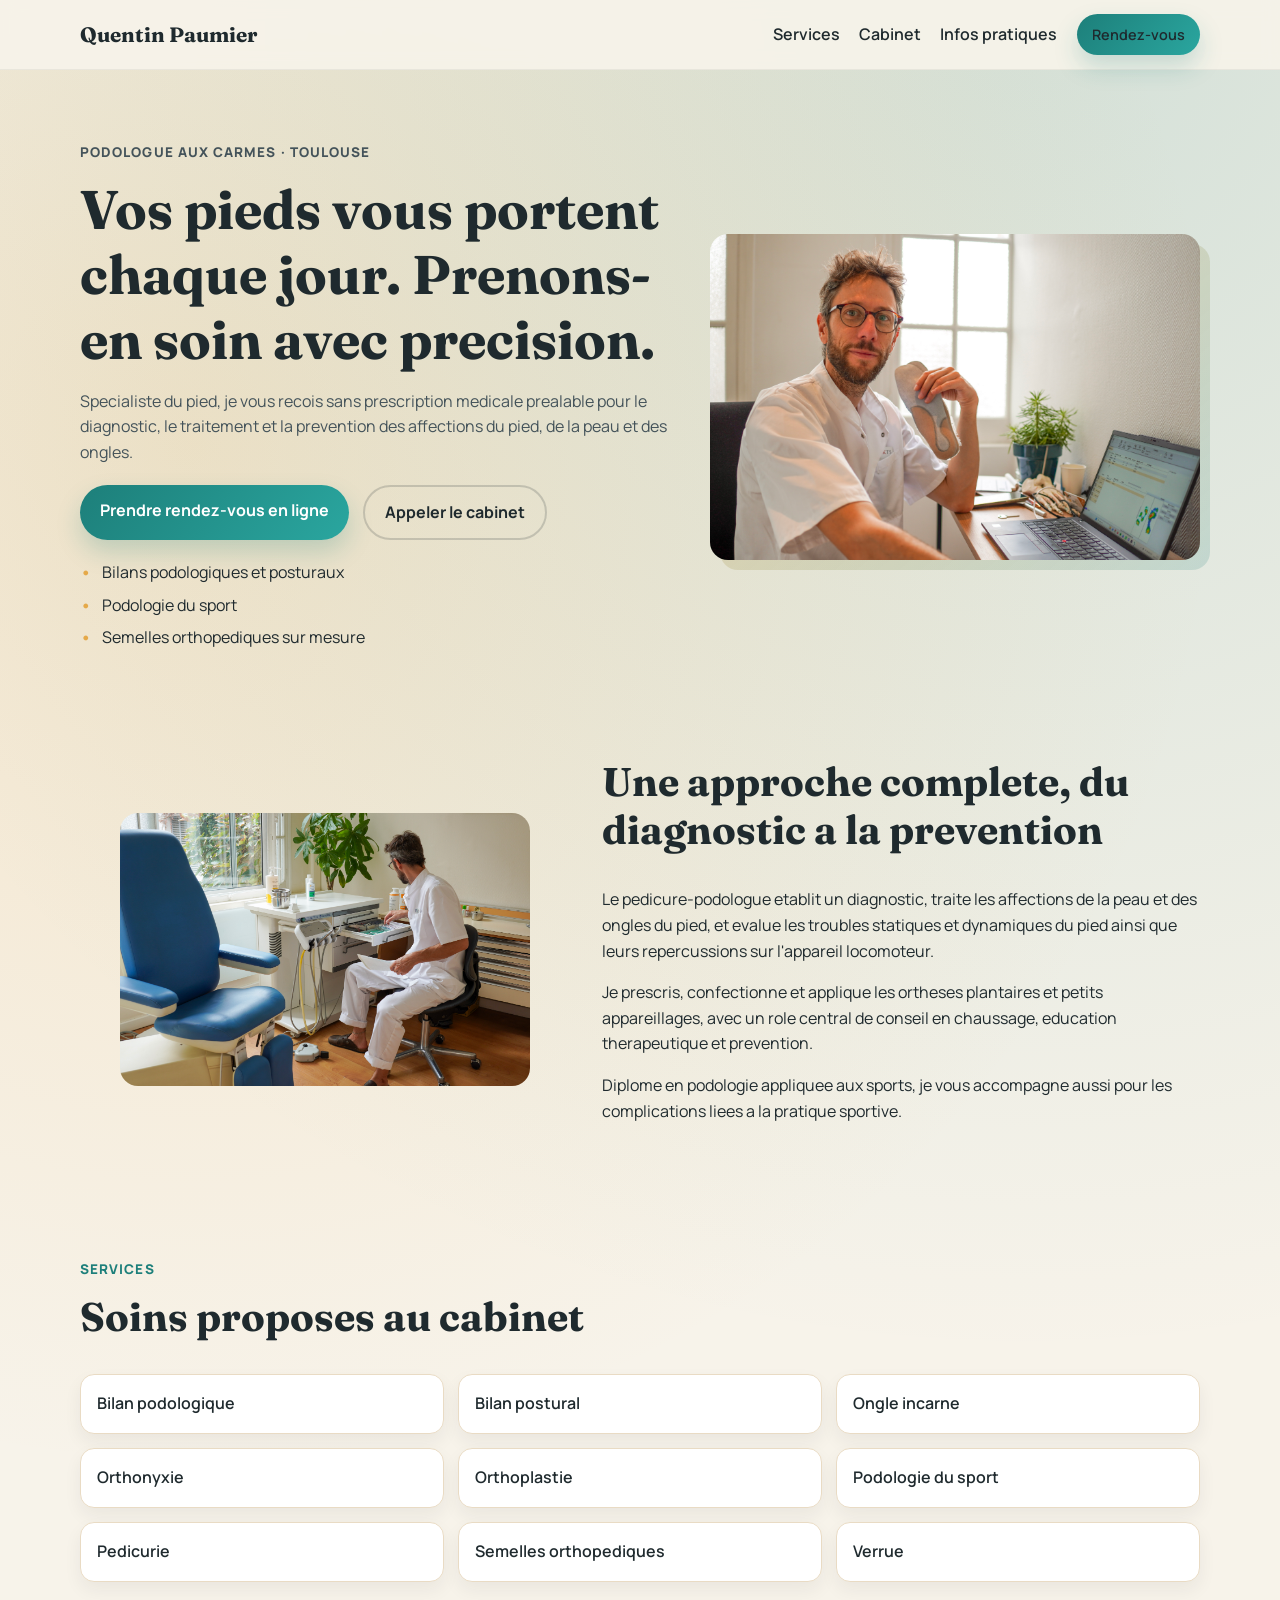
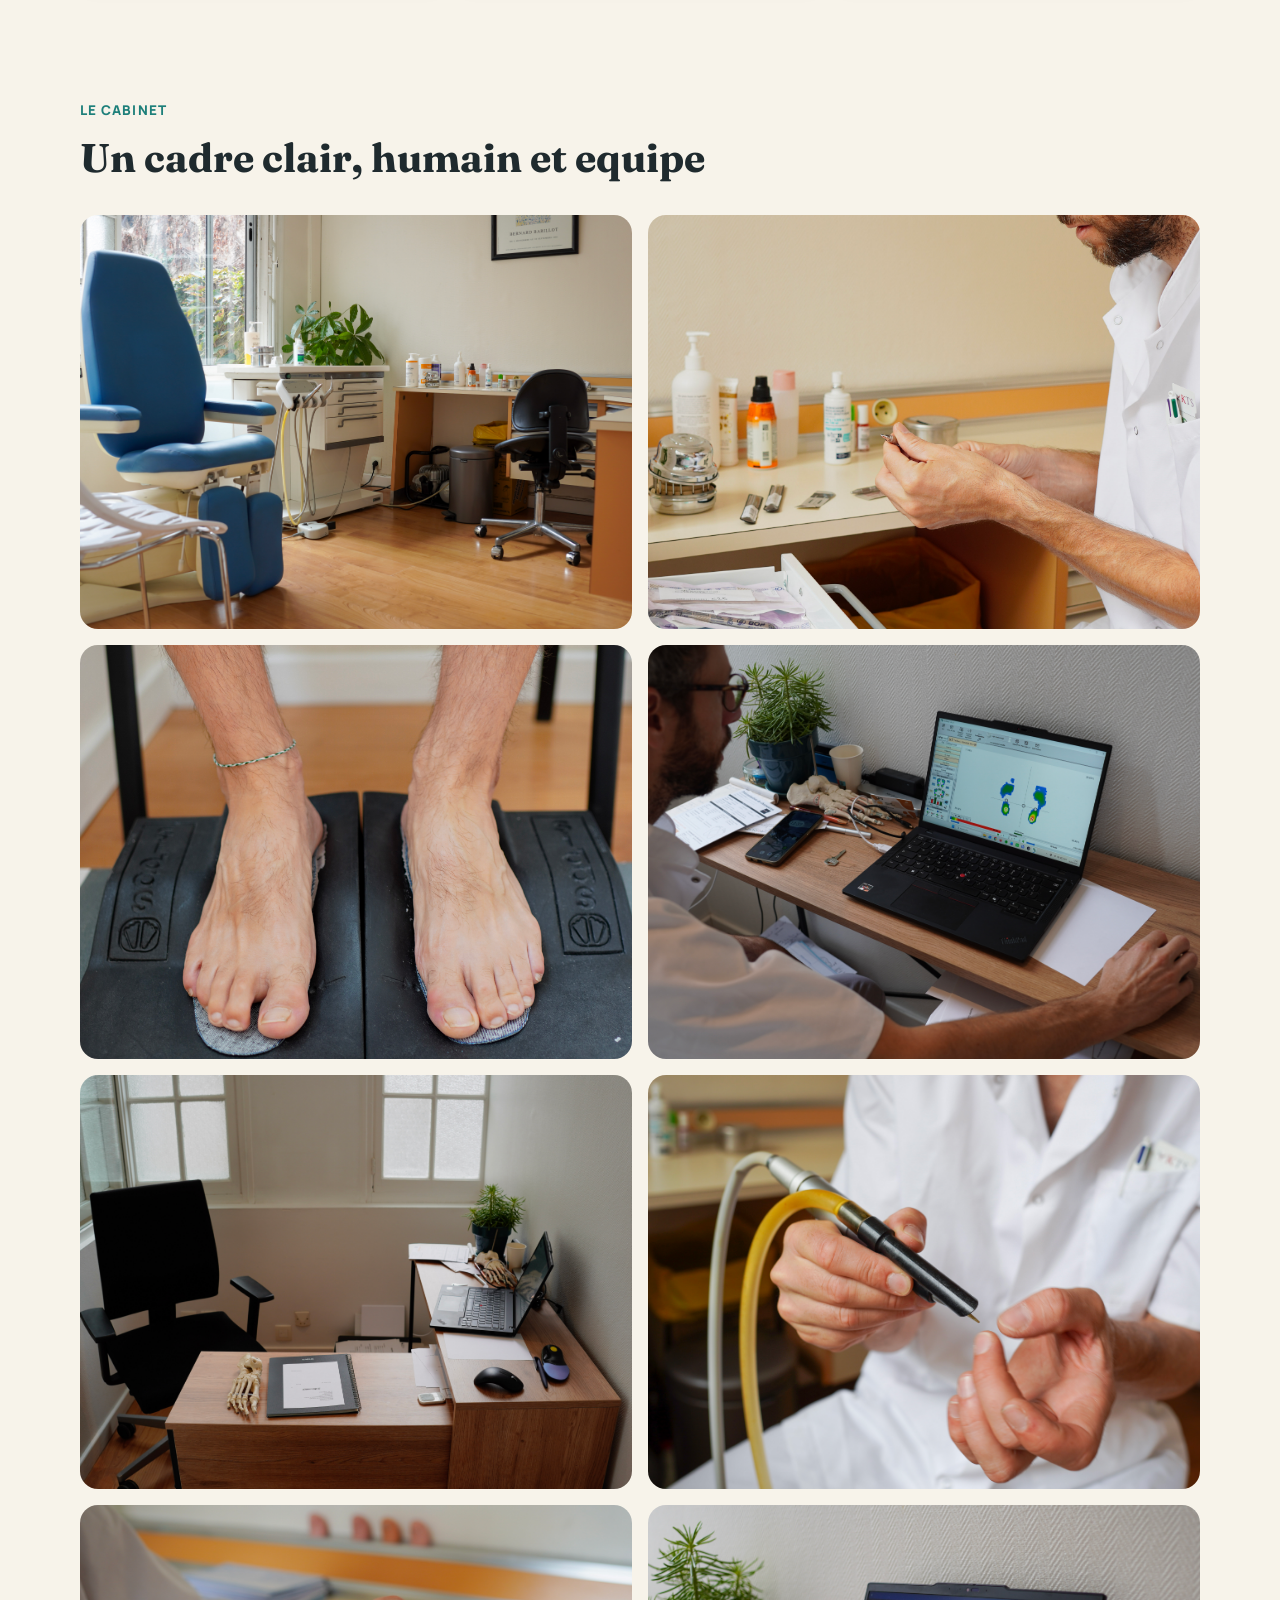
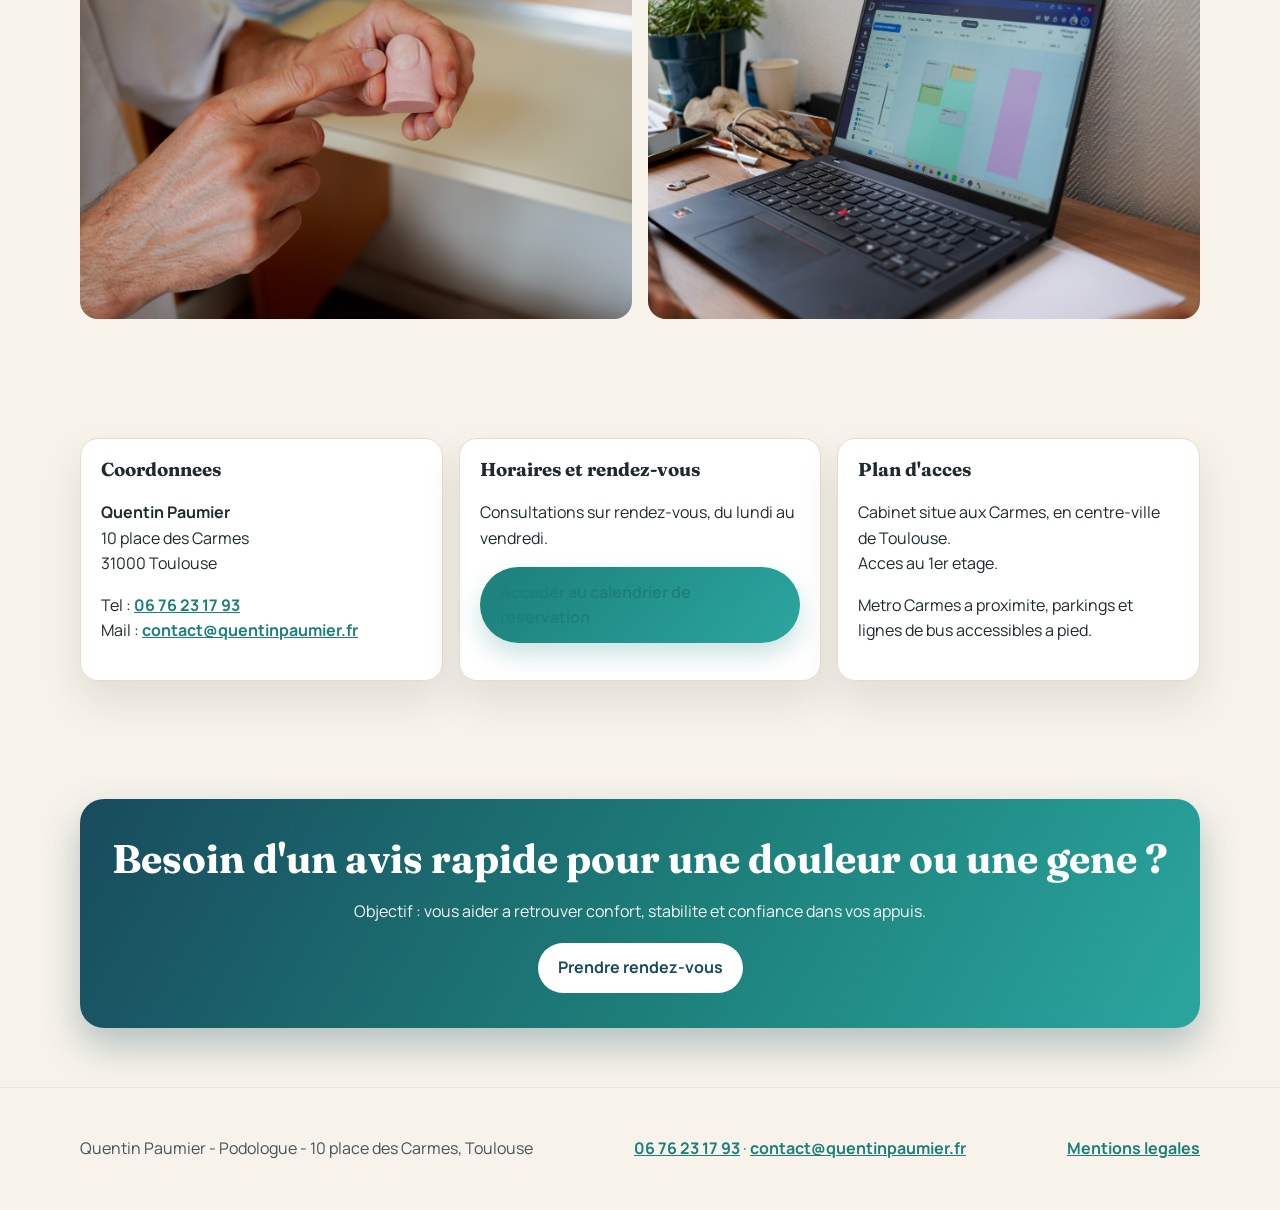
==== index.html @ 9d6c739e "Dry run" ====
<!DOCTYPE html>
<html lang="fr">
<head>
  <meta charset="UTF-8" />
  <meta name="viewport" content="width=device-width, initial-scale=1.0" />
  <meta name="description" content="Cabinet de podologie de Quentin Paumier aux Carmes, Toulouse. Bilan podologique, pédicurie, semelles orthopédiques, podologie du sport." />
  <meta name="keywords" content="podologue Toulouse Carmes, pédicure podologue, semelles orthopédiques, bilan podologique" />
  <title>Quentin Paumier | Podologue aux Carmes, Toulouse</title>
  <link rel="preconnect" href="https://fonts.googleapis.com" />
  <link rel="preconnect" href="https://fonts.gstatic.com" crossorigin />
  <link href="https://fonts.googleapis.com/css2?family=Fraunces:opsz,wght@9..144,500;9..144,700&family=Manrope:wght@400;500;700;800&display=swap" rel="stylesheet" />
  <link rel="stylesheet" href="styles.css" />
</head>
<body>
  <header class="site-header">
    <div class="container nav-wrap">
      <a class="brand" href="#top">Quentin Paumier</a>
      <nav class="nav-links" aria-label="Navigation principale">
        <a href="#services">Services</a>
        <a href="#cabinet">Cabinet</a>
        <a href="#infos">Infos pratiques</a>
        <a class="btn btn-small" href="https://www.doctolib.fr/pedicure-podologue/toulouse/quentin-paumier" target="_blank" rel="noopener noreferrer">Rendez-vous</a>
      </nav>
    </div>
  </header>

  <main id="top">
    <section class="hero">
      <div class="container hero-grid">
        <div class="hero-copy">
          <p class="kicker">Podologue aux Carmes · Toulouse</p>
          <h1>Vos pieds vous portent chaque jour. Prenons-en soin avec precision.</h1>
          <p>
            Specialiste du pied, je vous recois sans prescription medicale prealable pour le diagnostic,
            le traitement et la prevention des affections du pied, de la peau et des ongles.
          </p>
          <div class="hero-cta">
            <a class="btn" href="https://www.doctolib.fr/pedicure-podologue/toulouse/quentin-paumier" target="_blank" rel="noopener noreferrer">Prendre rendez-vous en ligne</a>
            <a class="btn btn-ghost" href="tel:+33676231793">Appeler le cabinet</a>
          </div>
          <ul class="hero-points">
            <li>Bilans podologiques et posturaux</li>
            <li>Podologie du sport</li>
            <li>Semelles orthopediques sur mesure</li>
          </ul>
        </div>
        <figure class="hero-figure">
          <img src="images/DSC06779 Photo de profil sympathique avec des semelles en mains.jpg" alt="Quentin Paumier, podologue aux Carmes a Toulouse" />
        </figure>
      </div>
    </section>

    <section class="about">
      <div class="container about-grid">
        <figure>
          <img src="images/DSC06787 Le podologue au travail dans sa salle principale.jpg" alt="Le podologue au travail dans la salle de soins" />
        </figure>
        <div>
          <h2>Une approche complete, du diagnostic a la prevention</h2>
          <p>
            Le pedicure-podologue etablit un diagnostic, traite les affections de la peau et des ongles du pied,
            et evalue les troubles statiques et dynamiques du pied ainsi que leurs repercussions sur l'appareil locomoteur.
          </p>
          <p>
            Je prescris, confectionne et applique les ortheses plantaires et petits appareillages,
            avec un role central de conseil en chaussage, education therapeutique et prevention.
          </p>
          <p>
            Diplome en podologie appliquee aux sports, je vous accompagne aussi pour les complications
            liees a la pratique sportive.
          </p>
        </div>
      </div>
    </section>

    <section id="services" class="services">
      <div class="container">
        <p class="kicker">Services</p>
        <h2>Soins proposes au cabinet</h2>
        <div class="service-grid">
          <article>Bilan podologique</article>
          <article>Bilan postural</article>
          <article>Ongle incarne</article>
          <article>Orthonyxie</article>
          <article>Orthoplastie</article>
          <article>Podologie du sport</article>
          <article>Pedicurie</article>
          <article>Semelles orthopediques</article>
          <article>Verrue</article>
        </div>
      </div>
    </section>

    <section id="cabinet" class="gallery">
      <div class="container">
        <p class="kicker">Le cabinet</p>
        <h2>Un cadre clair, humain et equipe</h2>
        <div class="gallery-grid">
          <img src="images/DSC06690 Vue d'ensemble de la salle de travail.jpg" alt="Vue d'ensemble de la salle de travail" />
          <img src="images/DSC06697 Le podologue en tenue préparant ses outils.jpg" alt="Preparation des outils du podologue" />
          <img src="images/DSC06733 Sur une machine pour faire et contrôler des semelles.jpg" alt="Bilan sur machine pour controler les appuis" />
          <img src="images/DSC06767 Outils numériques pour dimensionner et suivre les pathologies.jpg" alt="Outils numeriques de suivi" />
          <img src="images/DSC06724 Salle d'échanges d'information confidentielles données patient.jpg" alt="Salle d'echanges pour les informations patient" />
          <img src="images/DSC06710 Avec la blouse, montre comment fonctionne sa fraise.jpg" alt="Demonstration d'un outil de soin en consultation" />
          <img src="images/DSC06712 En blouse, montre un problème sur un ongle de démonstration.jpg" alt="Explication d'un probleme d'ongle lors d'une consultation" />
          <img src="images/DSC06782 Prendre rendez-vous sur Doctolib.jpg" alt="Prise de rendez-vous en ligne sur ordinateur" />
        </div>
      </div>
    </section>

    <section id="infos" class="infos">
      <div class="container info-grid">
        <article class="card">
          <h3>Coordonnees</h3>
          <p>
            <strong>Quentin Paumier</strong><br />
            10 place des Carmes<br />
            31000 Toulouse
          </p>
          <p>
            Tel : <a href="tel:+33676231793">06 76 23 17 93</a><br />
            Mail : <a href="mailto:contact@quentinpaumier.fr">contact@quentinpaumier.fr</a>
          </p>
        </article>

        <article class="card">
          <h3>Horaires et rendez-vous</h3>
          <p>Consultations sur rendez-vous, du lundi au vendredi.</p>
          <a class="btn" href="https://www.doctolib.fr/pedicure-podologue/toulouse/quentin-paumier" target="_blank" rel="noopener noreferrer">Acceder au calendrier de reservation</a>
        </article>

        <article class="card">
          <h3>Plan d'acces</h3>
          <p>
            Cabinet situe aux Carmes, en centre-ville de Toulouse.<br />
            Acces au 1er etage.
          </p>
          <p>
            Metro Carmes a proximite, parkings et lignes de bus accessibles a pied.
          </p>
        </article>
      </div>
    </section>

    <section class="local-cta">
      <div class="container local-cta-wrap">
        <h2>Besoin d'un avis rapide pour une douleur ou une gene ?</h2>
        <p>
          Objectif : vous aider a retrouver confort, stabilite et confiance dans vos appuis.
        </p>
        <a class="btn" href="https://www.doctolib.fr/pedicure-podologue/toulouse/quentin-paumier" target="_blank" rel="noopener noreferrer">Prendre rendez-vous</a>
      </div>
    </section>
  </main>

  <footer class="site-footer">
    <div class="container footer-wrap">
      <p>Quentin Paumier - Podologue - 10 place des Carmes, Toulouse</p>
      <p><a href="tel:+33676231793">06 76 23 17 93</a> · <a href="mailto:contact@quentinpaumier.fr">contact@quentinpaumier.fr</a></p>
      <p><a href="mentions-legales.html">Mentions legales</a></p>
    </div>
  </footer>
</body>
</html>
---- styles.css ----
:root {
  --bg: #f7f3ea;
  --bg-soft: #fffdf8;
  --ink: #1f2a2e;
  --ink-soft: #44535a;
  --brand: #1d7f7a;
  --brand-2: #e5a949;
  --line: #e9dbc4;
  --card: #ffffff;
  --shadow: 0 20px 40px rgba(31, 42, 46, 0.1);
  --radius: 18px;
}

* {
  box-sizing: border-box;
}

html {
  scroll-behavior: smooth;
}

body {
  margin: 0;
  font-family: "Manrope", "Segoe UI", sans-serif;
  color: var(--ink);
  background:
    radial-gradient(circle at 15% 10%, rgba(229, 169, 73, 0.2), transparent 25%),
    radial-gradient(circle at 80% 0%, rgba(29, 127, 122, 0.16), transparent 30%),
    var(--bg);
  line-height: 1.6;
}

img {
  max-width: 100%;
  display: block;
  border-radius: var(--radius);
}

.container {
  width: min(1120px, calc(100% - 2.5rem));
  margin: 0 auto;
}

.site-header {
  position: sticky;
  top: 0;
  z-index: 10;
  background: rgba(247, 243, 234, 0.92);
  backdrop-filter: blur(8px);
  border-bottom: 1px solid rgba(31, 42, 46, 0.06);
}

.nav-wrap {
  display: flex;
  justify-content: space-between;
  align-items: center;
  padding: 0.9rem 0;
}

.brand {
  font-family: "Fraunces", Georgia, serif;
  font-size: 1.3rem;
  font-weight: 700;
  text-decoration: none;
  color: var(--ink);
}

.nav-links {
  display: flex;
  align-items: center;
  gap: 1.2rem;
}

.nav-links a {
  text-decoration: none;
  color: var(--ink);
  font-weight: 600;
}

.hero {
  padding: 4.5rem 0 3rem;
}

.hero-grid {
  display: grid;
  grid-template-columns: 1.1fr 0.9fr;
  gap: 2rem;
  align-items: center;
}

.kicker {
  text-transform: uppercase;
  letter-spacing: 0.08em;
  font-weight: 800;
  color: var(--brand);
  margin: 0 0 0.8rem;
  font-size: 0.84rem;
}

h1,
h2,
h3 {
  font-family: "Fraunces", Georgia, serif;
  line-height: 1.2;
  margin-top: 0;
}

h1 {
  font-size: clamp(2rem, 4.5vw, 3.4rem);
  margin-bottom: 1rem;
}

h2 {
  font-size: clamp(1.65rem, 3.2vw, 2.5rem);
}

.hero-copy p {
  color: var(--ink-soft);
}

.hero-cta {
  display: flex;
  gap: 0.9rem;
  flex-wrap: wrap;
  margin: 1.25rem 0;
}

.btn {
  display: inline-block;
  text-decoration: none;
  font-weight: 700;
  background: linear-gradient(130deg, var(--brand), #2aa69f);
  color: #fff;
  padding: 0.78rem 1.25rem;
  border-radius: 999px;
  box-shadow: 0 12px 24px rgba(29, 127, 122, 0.22);
  transition: transform 180ms ease, box-shadow 180ms ease;
}

.btn:hover {
  transform: translateY(-2px);
  box-shadow: 0 16px 26px rgba(29, 127, 122, 0.28);
}

.btn-ghost {
  background: transparent;
  border: 2px solid rgba(31, 42, 46, 0.18);
  color: var(--ink);
  box-shadow: none;
}

.btn-small {
  padding: 0.55rem 0.95rem;
  font-size: 0.9rem;
}

.hero-points {
  list-style: none;
  padding: 0;
  margin: 1rem 0 0;
  display: grid;
  gap: 0.45rem;
}

.hero-points li::before {
  content: "\2022";
  color: var(--brand-2);
  margin-right: 0.6rem;
  font-weight: 800;
}

.hero-figure {
  margin: 0;
  position: relative;
}

.hero-figure::after {
  content: "";
  position: absolute;
  inset: 10px -10px -10px 10px;
  background: linear-gradient(140deg, rgba(229, 169, 73, 0.32), rgba(29, 127, 122, 0.16));
  border-radius: var(--radius);
  z-index: -1;
}

.about,
.services,
.gallery,
.infos,
.local-cta {
  padding: 3.7rem 0;
}

.about-grid {
  display: grid;
  grid-template-columns: 0.9fr 1.1fr;
  gap: 2rem;
  align-items: center;
}

.service-grid {
  margin-top: 1.4rem;
  display: grid;
  grid-template-columns: repeat(3, minmax(0, 1fr));
  gap: 0.9rem;
}

.service-grid article {
  background: var(--card);
  padding: 1rem;
  border-radius: 14px;
  border: 1px solid var(--line);
  font-weight: 600;
  box-shadow: 0 8px 18px rgba(31, 42, 46, 0.06);
}

.gallery-grid {
  display: grid;
  margin-top: 1.4rem;
  grid-template-columns: repeat(2, minmax(0, 1fr));
  gap: 1rem;
}

.gallery-grid img {
  aspect-ratio: 4 / 3;
  object-fit: cover;
}

.info-grid {
  display: grid;
  grid-template-columns: repeat(3, minmax(0, 1fr));
  gap: 1rem;
}

.card {
  background: var(--card);
  border: 1px solid var(--line);
  border-radius: var(--radius);
  padding: 1.25rem;
  box-shadow: var(--shadow);
}

.card a {
  color: var(--brand);
  font-weight: 700;
}

.local-cta-wrap {
  background: linear-gradient(120deg, #184b5d, #1d7f7a 55%, #2aa69f);
  color: #fff;
  border-radius: 24px;
  text-align: center;
  padding: 2.2rem 1.2rem;
  box-shadow: 0 18px 38px rgba(24, 75, 93, 0.3);
}

.local-cta-wrap h2 {
  margin-bottom: 0.4rem;
}

.local-cta-wrap p {
  margin-bottom: 1.15rem;
  opacity: 0.95;
}

.local-cta-wrap .btn {
  background: #fff;
  color: #184b5d;
  box-shadow: none;
}

.site-footer {
  padding: 2rem 0;
  border-top: 1px solid rgba(31, 42, 46, 0.08);
  color: var(--ink-soft);
}

.legal-page {
  padding: 3.5rem 0;
}

.legal-container {
  max-width: 860px;
  background: var(--card);
  border: 1px solid var(--line);
  border-radius: var(--radius);
  padding: 1.6rem;
  box-shadow: var(--shadow);
}

.legal-container h1 {
  margin-bottom: 1.4rem;
}

.legal-container h2 {
  font-size: 1.35rem;
  margin-top: 1.6rem;
  margin-bottom: 0.5rem;
}

.legal-date {
  margin-top: 1.8rem;
  color: var(--ink-soft);
  font-size: 0.95rem;
}

.footer-wrap {
  display: flex;
  justify-content: space-between;
  gap: 1rem;
  flex-wrap: wrap;
}

.footer-wrap a {
  color: var(--brand);
  font-weight: 700;
}

@keyframes revealUp {
  from {
    opacity: 0;
    transform: translateY(18px);
  }

  to {
    opacity: 1;
    transform: translateY(0);
  }
}

.hero-copy,
.hero-figure,
.about-grid,
.service-grid article,
.gallery-grid img,
.card,
.local-cta-wrap {
  animation: revealUp 0.7s ease both;
}

.service-grid article:nth-child(2),
.gallery-grid img:nth-child(2),
.card:nth-child(2) {
  animation-delay: 80ms;
}

.service-grid article:nth-child(3),
.gallery-grid img:nth-child(3),
.card:nth-child(3) {
  animation-delay: 140ms;
}

@media (max-width: 980px) {
  .hero-grid,
  .about-grid {
    grid-template-columns: 1fr;
  }

  .service-grid,
  .info-grid {
    grid-template-columns: repeat(2, minmax(0, 1fr));
  }
}

@media (max-width: 680px) {
  .nav-links a:not(.btn) {
    display: none;
  }

  .hero {
    padding-top: 3.2rem;
  }

  .service-grid,
  .gallery-grid,
  .info-grid {
    grid-template-columns: 1fr;
  }

  .container {
    width: min(1120px, calc(100% - 1.35rem));
  }
}
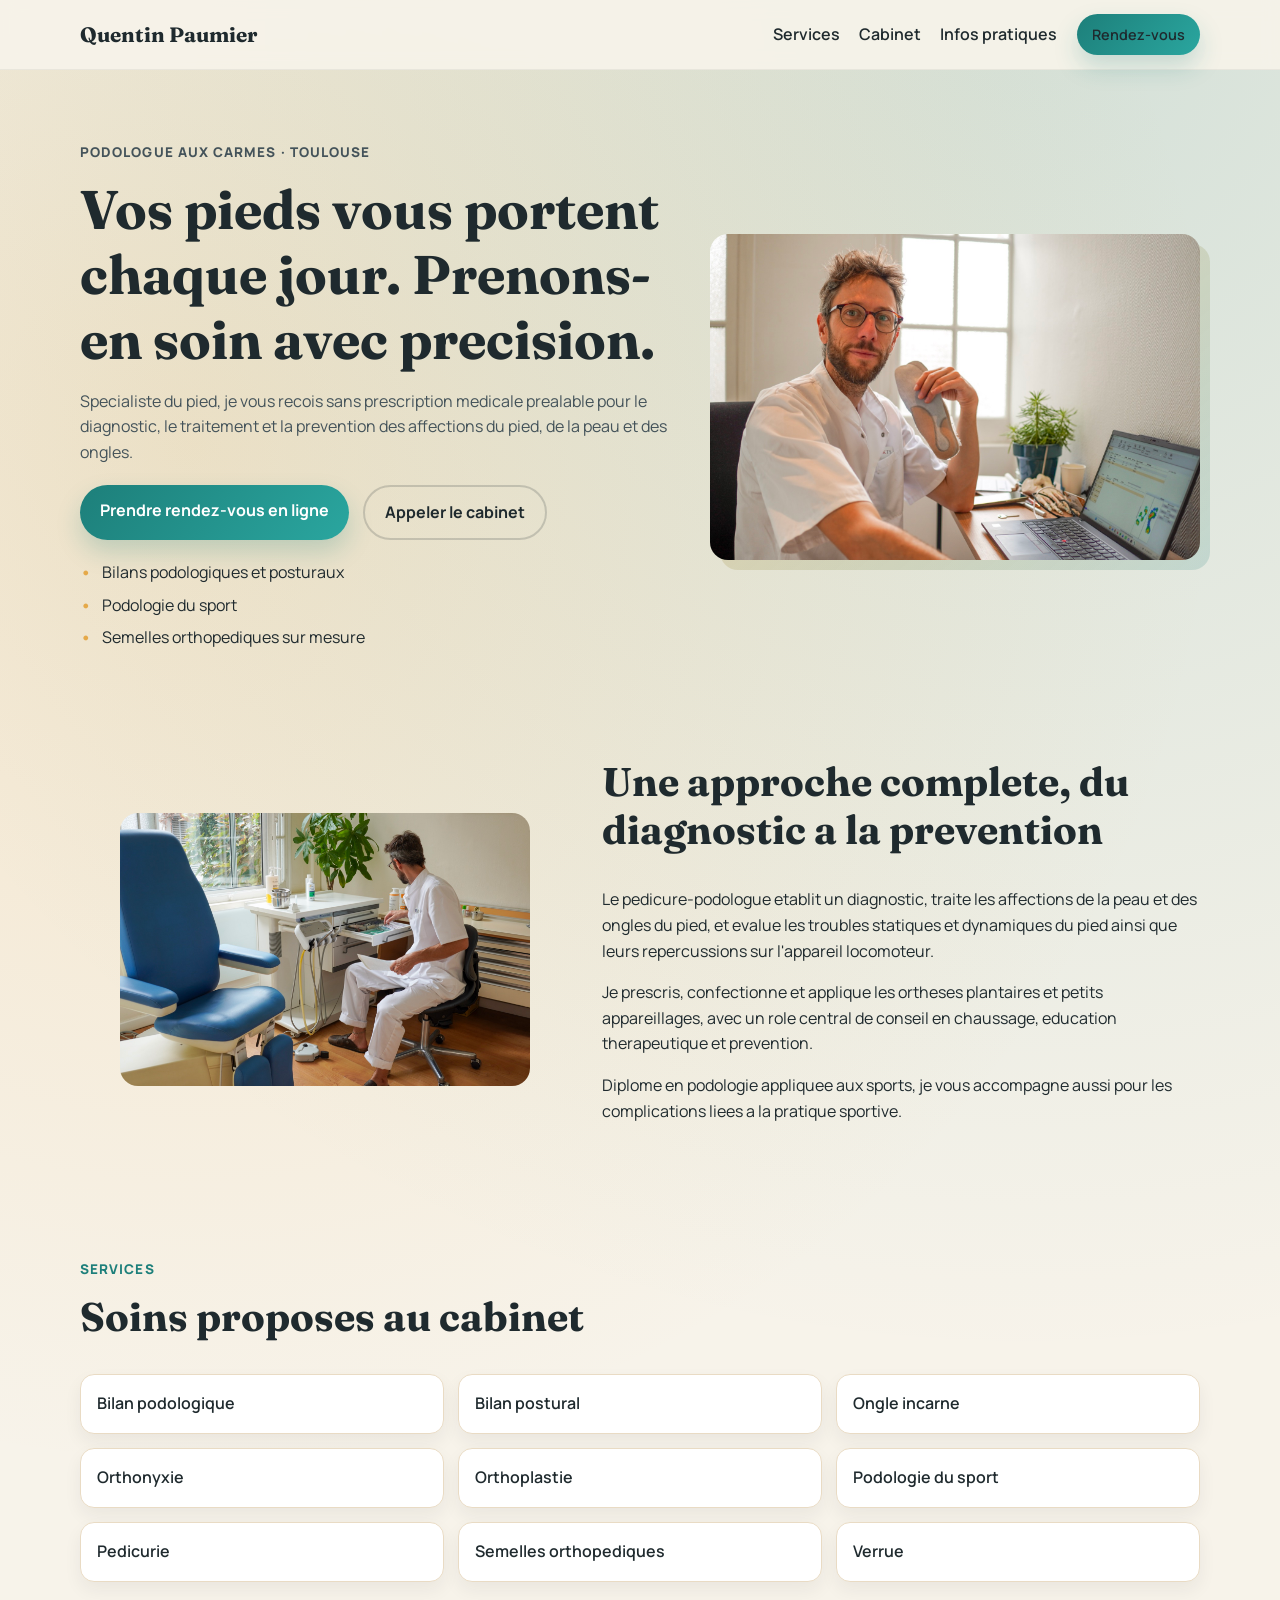
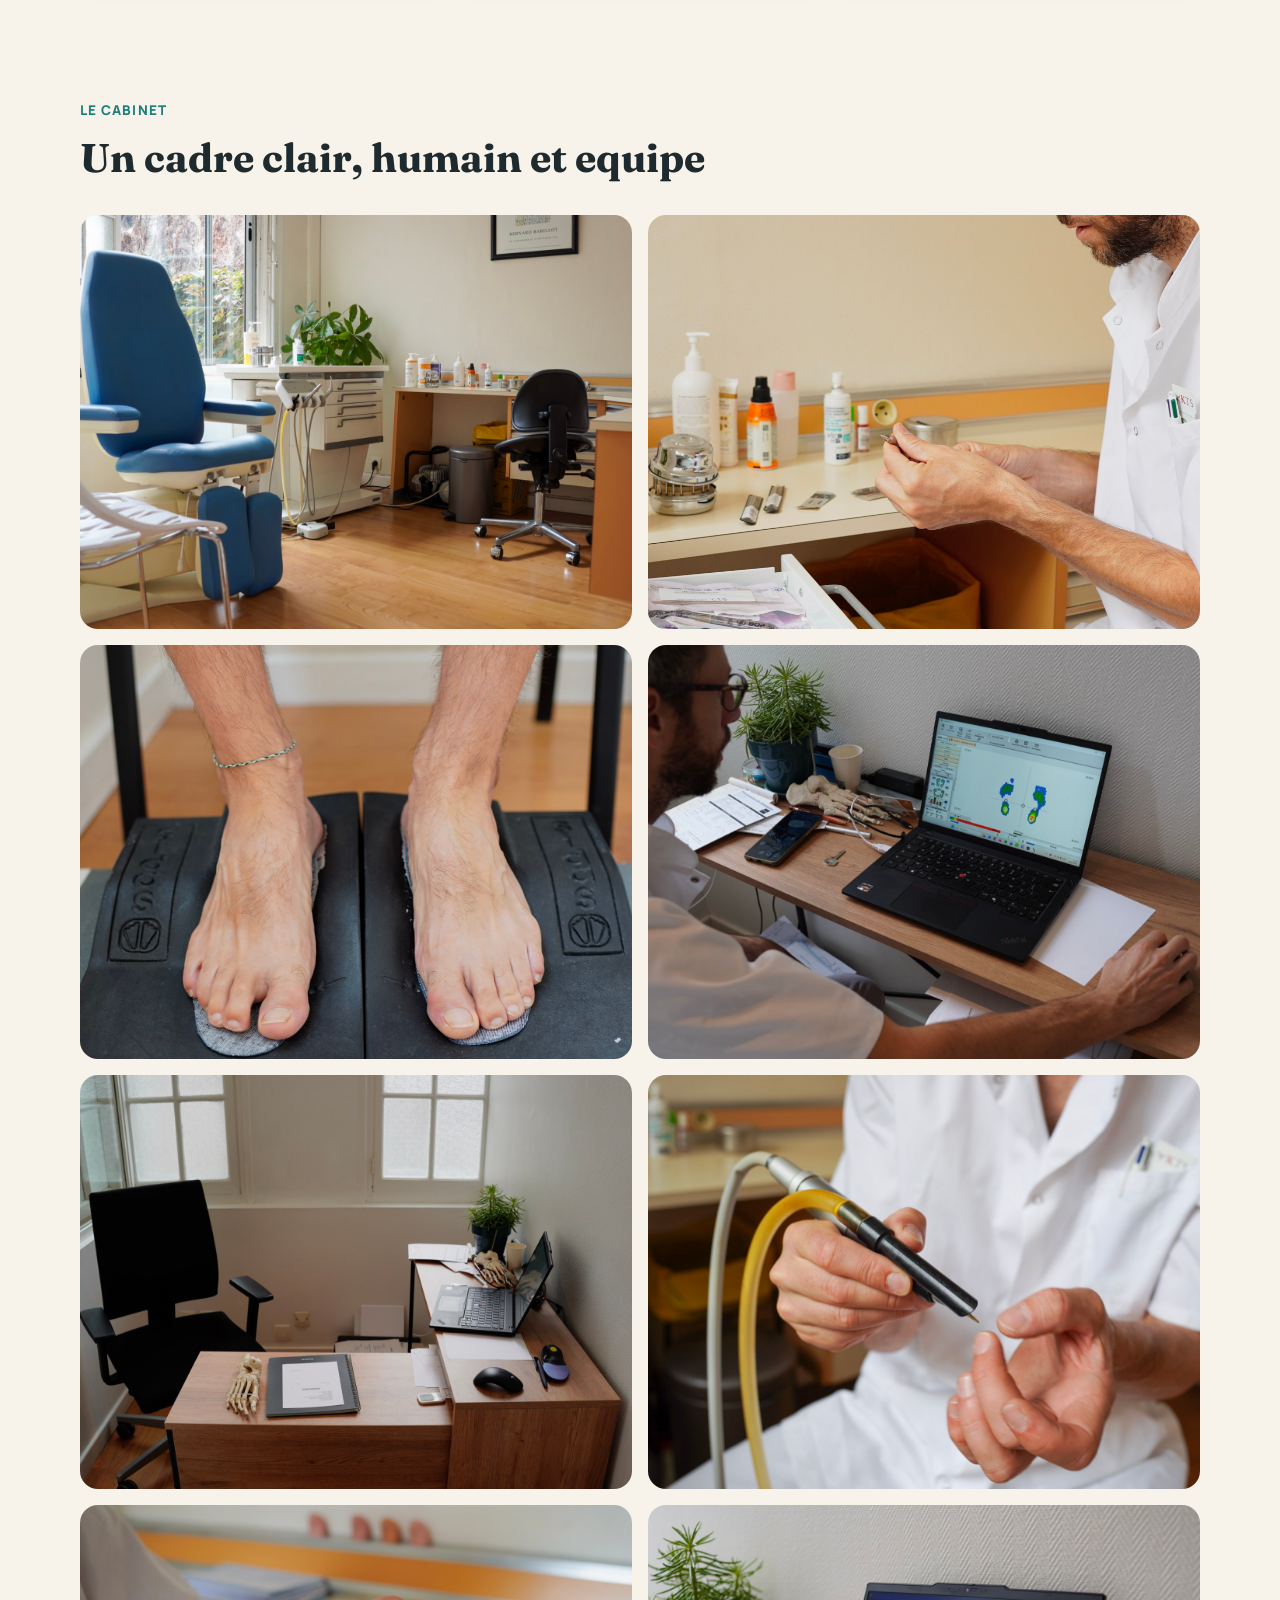
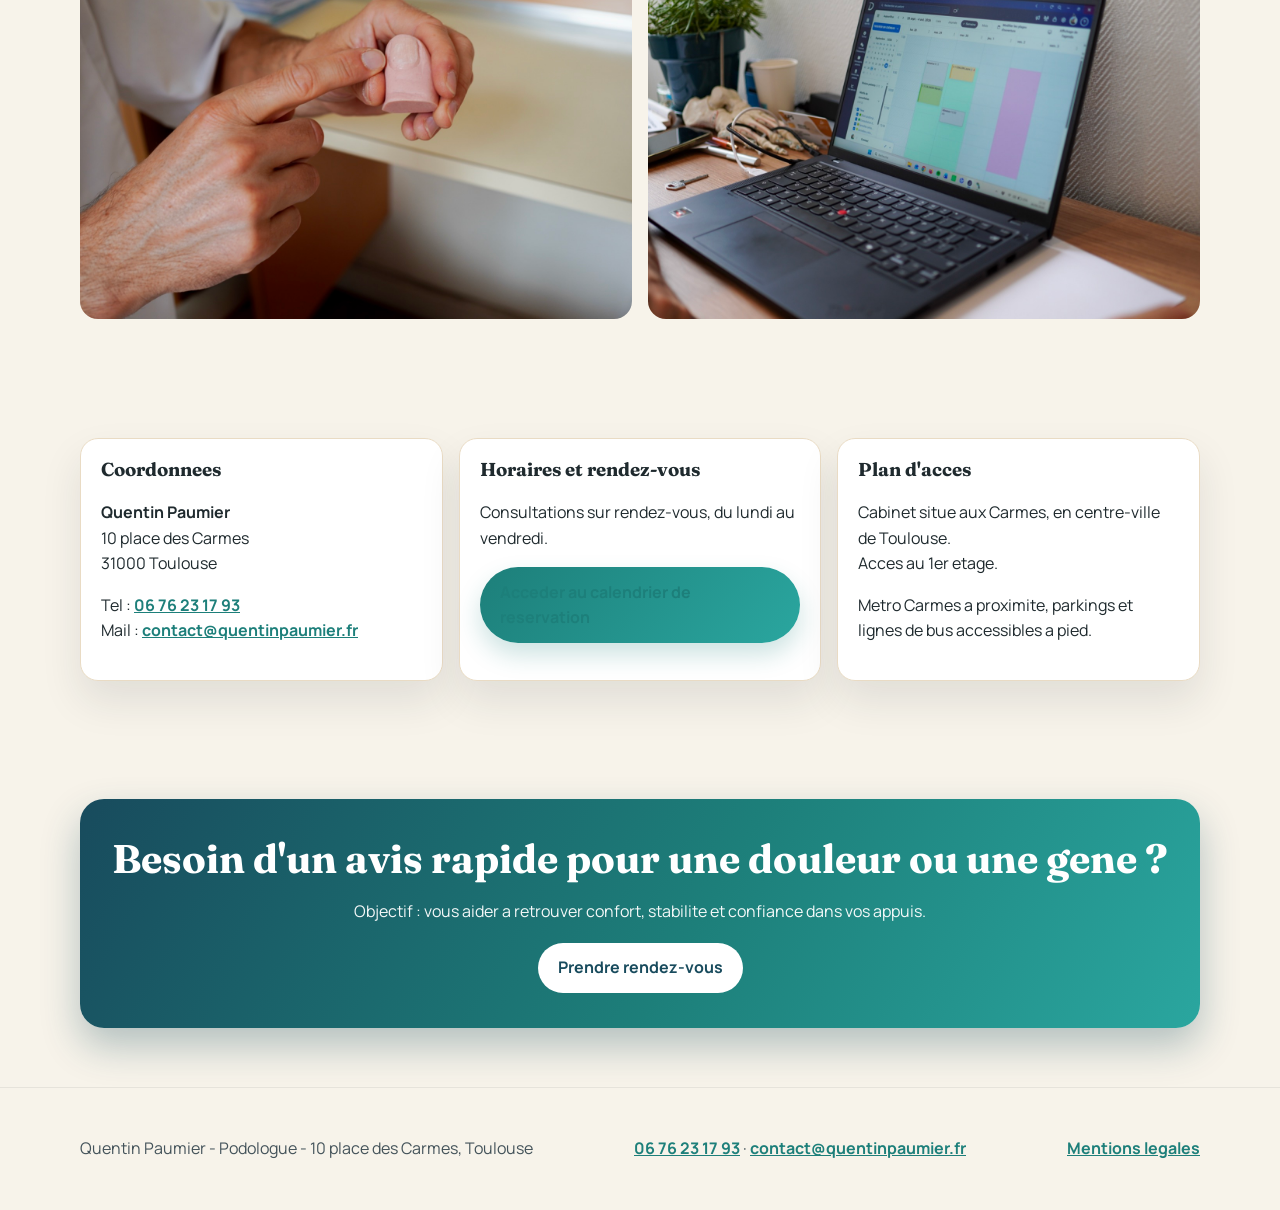
==== commit 751650ff: "Optimisation des images" ====
--- a/index.html
+++ b/index.html
@@ -45,7 +45,7 @@
           </ul>
         </div>
         <figure class="hero-figure">
-          <img src="images/DSC06779 Photo de profil sympathique avec des semelles en mains.jpg" alt="Quentin Paumier, podologue aux Carmes a Toulouse" />
+          <img src="images/optimized/DSC06779 Photo de profil sympathique avec des semelles en mains.jpg" alt="Quentin Paumier, podologue aux Carmes a Toulouse" />
         </figure>
       </div>
     </section>
@@ -53,7 +53,7 @@
     <section class="about">
       <div class="container about-grid">
         <figure>
-          <img src="images/DSC06787 Le podologue au travail dans sa salle principale.jpg" alt="Le podologue au travail dans la salle de soins" />
+          <img src="images/optimized/DSC06787 Le podologue au travail dans sa salle principale.jpg" alt="Le podologue au travail dans la salle de soins" />
         </figure>
         <div>
           <h2>Une approche complete, du diagnostic a la prevention</h2>
@@ -96,14 +96,14 @@
         <p class="kicker">Le cabinet</p>
         <h2>Un cadre clair, humain et equipe</h2>
         <div class="gallery-grid">
-          <img src="images/DSC06690 Vue d'ensemble de la salle de travail.jpg" alt="Vue d'ensemble de la salle de travail" />
-          <img src="images/DSC06697 Le podologue en tenue préparant ses outils.jpg" alt="Preparation des outils du podologue" />
-          <img src="images/DSC06733 Sur une machine pour faire et contrôler des semelles.jpg" alt="Bilan sur machine pour controler les appuis" />
-          <img src="images/DSC06767 Outils numériques pour dimensionner et suivre les pathologies.jpg" alt="Outils numeriques de suivi" />
-          <img src="images/DSC06724 Salle d'échanges d'information confidentielles données patient.jpg" alt="Salle d'echanges pour les informations patient" />
-          <img src="images/DSC06710 Avec la blouse, montre comment fonctionne sa fraise.jpg" alt="Demonstration d'un outil de soin en consultation" />
-          <img src="images/DSC06712 En blouse, montre un problème sur un ongle de démonstration.jpg" alt="Explication d'un probleme d'ongle lors d'une consultation" />
-          <img src="images/DSC06782 Prendre rendez-vous sur Doctolib.jpg" alt="Prise de rendez-vous en ligne sur ordinateur" />
+          <img src="images/optimized/DSC06690 Vue d'ensemble de la salle de travail.jpg" alt="Vue d'ensemble de la salle de travail" />
+          <img src="images/optimized/DSC06697 Le podologue en tenue préparant ses outils.jpg" alt="Preparation des outils du podologue" />
+          <img src="images/optimized/DSC06733 Sur une machine pour faire et contrôler des semelles.jpg" alt="Bilan sur machine pour controler les appuis" />
+          <img src="images/optimized/DSC06767 Outils numériques pour dimensionner et suivre les pathologies.jpg" alt="Outils numeriques de suivi" />
+          <img src="images/optimized/DSC06724 Salle d'échanges d'information confidentielles données patient.jpg" alt="Salle d'echanges pour les informations patient" />
+          <img src="images/optimized/DSC06710 Avec la blouse, montre comment fonctionne sa fraise.jpg" alt="Demonstration d'un outil de soin en consultation" />
+          <img src="images/optimized/DSC06712 En blouse, montre un problème sur un ongle de démonstration.jpg" alt="Explication d'un probleme d'ongle lors d'une consultation" />
+          <img src="images/optimized/DSC06782 Prendre rendez-vous sur Doctolib.jpg" alt="Prise de rendez-vous en ligne sur ordinateur" />
         </div>
       </div>
     </section>
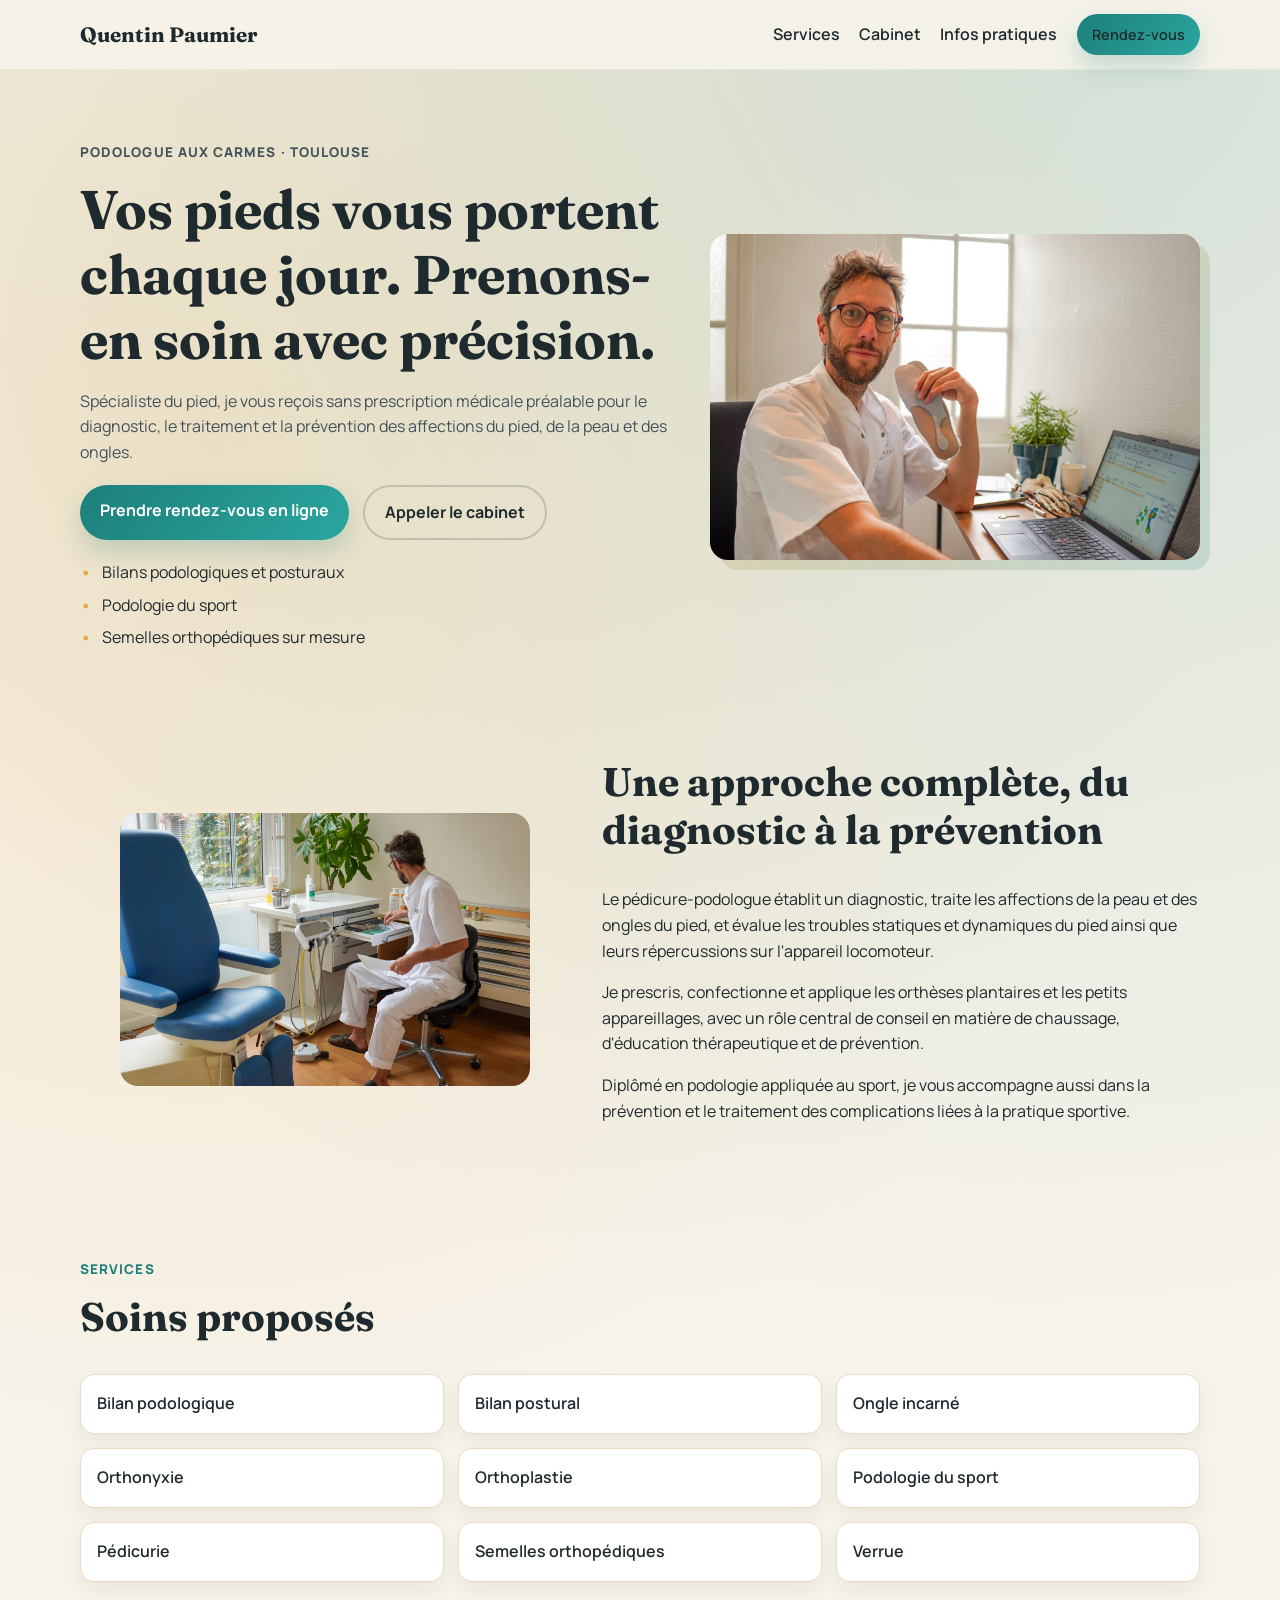
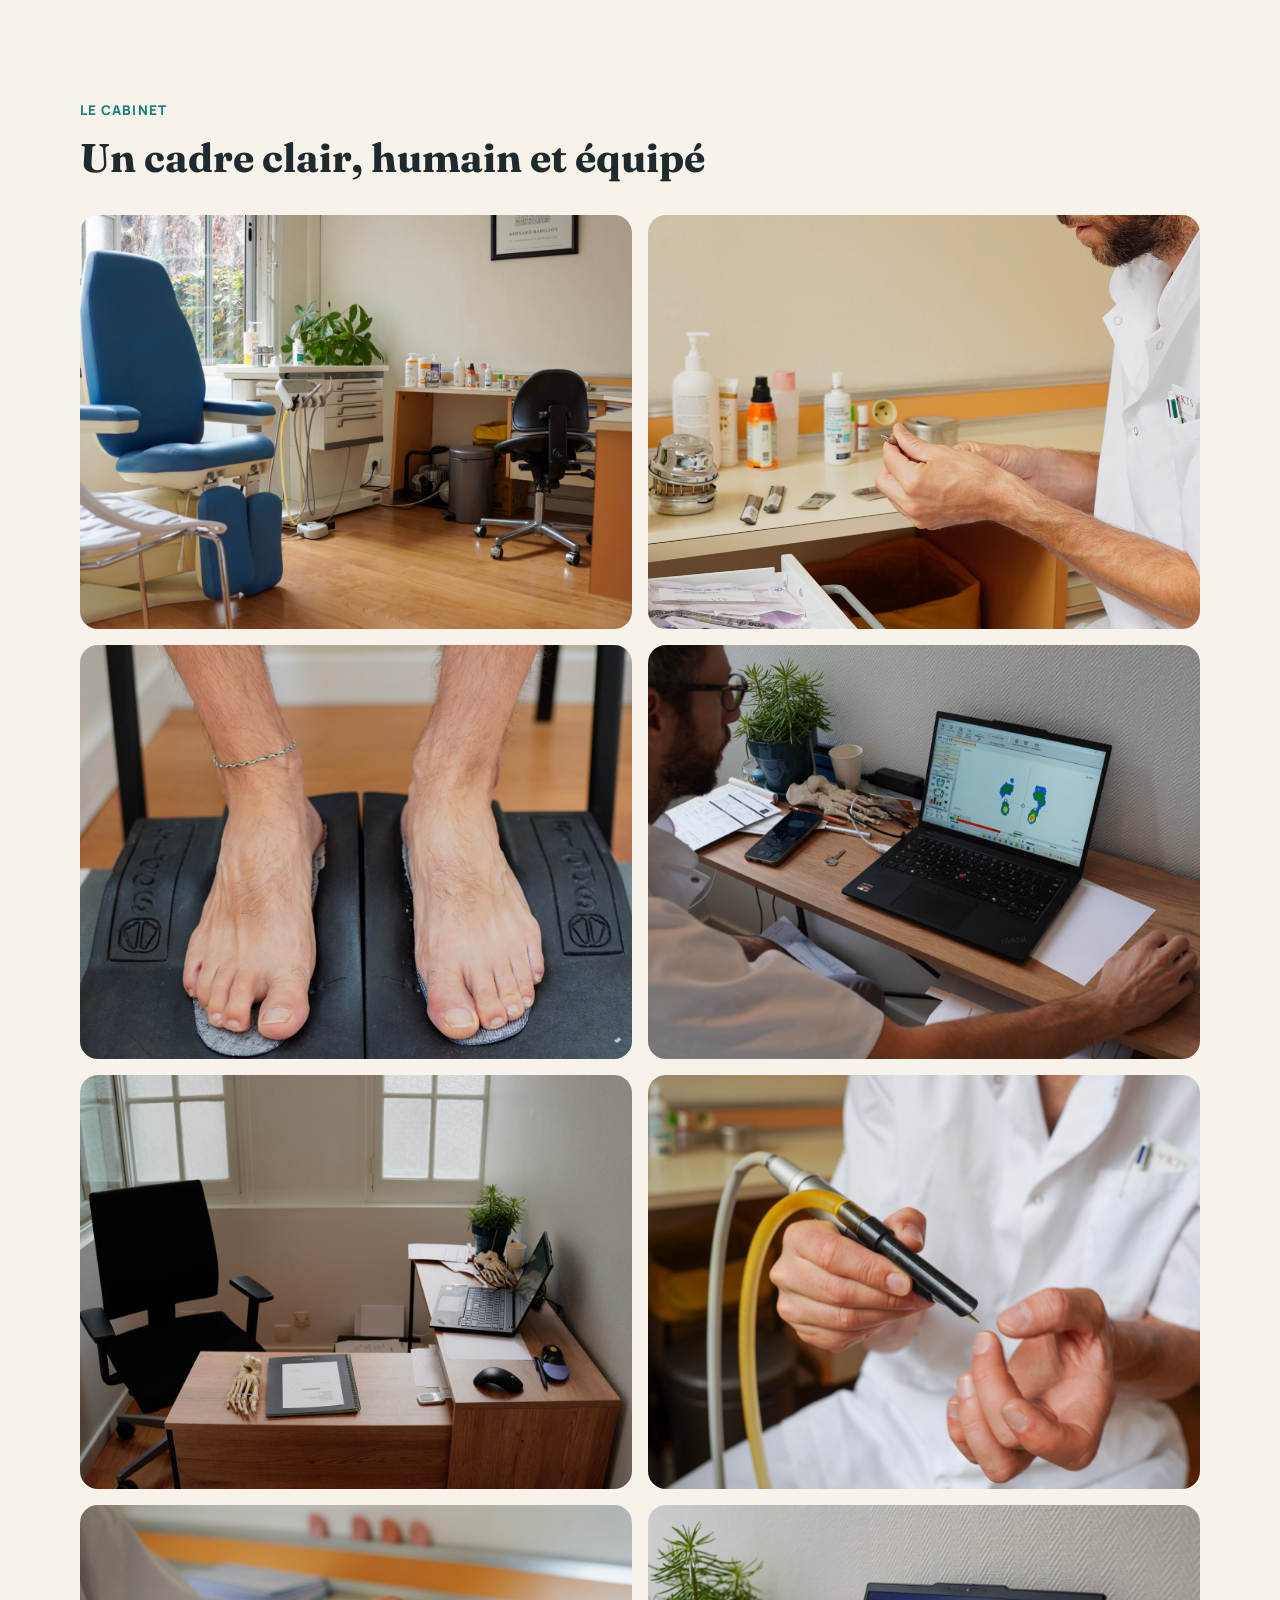
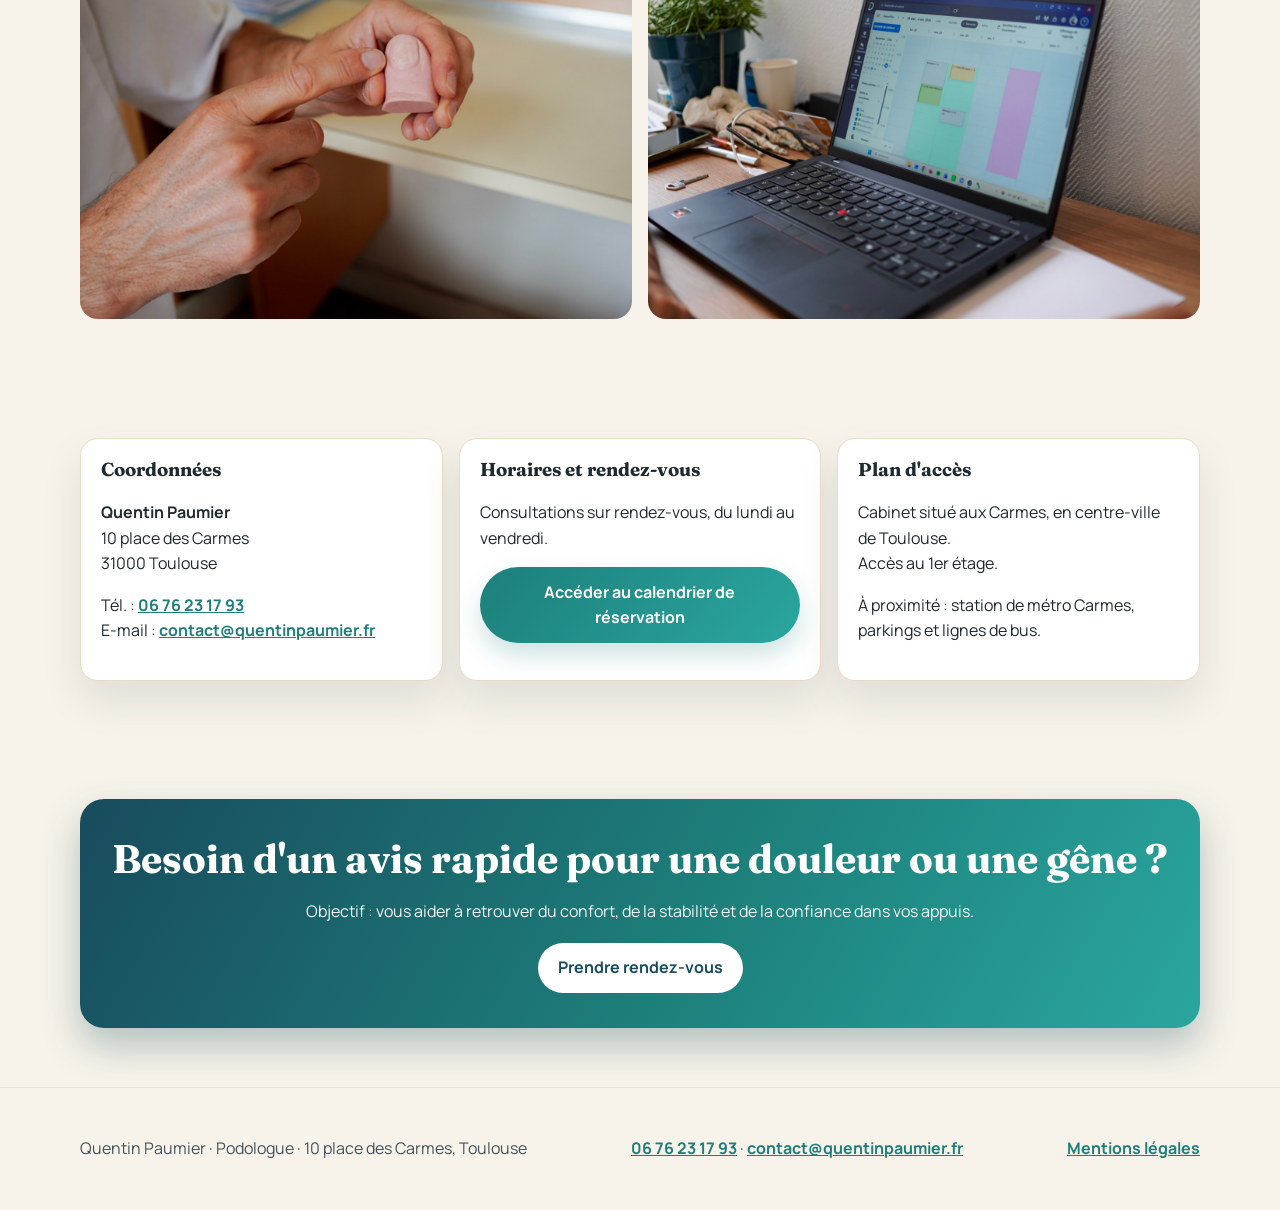
==== commit a0fa27d8: "Prise en charge des caractères spéciaux + Mise en forme du bouton "Accéder au calendrier"" ====
--- a/index.html
+++ b/index.html
@@ -29,10 +29,10 @@
       <div class="container hero-grid">
         <div class="hero-copy">
           <p class="kicker">Podologue aux Carmes · Toulouse</p>
-          <h1>Vos pieds vous portent chaque jour. Prenons-en soin avec precision.</h1>
+          <h1>Vos pieds vous portent chaque jour. Prenons-en soin avec précision.</h1>
           <p>
-            Specialiste du pied, je vous recois sans prescription medicale prealable pour le diagnostic,
-            le traitement et la prevention des affections du pied, de la peau et des ongles.
+            Spécialiste du pied, je vous reçois sans prescription médicale préalable pour le diagnostic,
+            le traitement et la prévention des affections du pied, de la peau et des ongles.
           </p>
           <div class="hero-cta">
             <a class="btn" href="https://www.doctolib.fr/pedicure-podologue/toulouse/quentin-paumier" target="_blank" rel="noopener noreferrer">Prendre rendez-vous en ligne</a>
@@ -41,11 +41,11 @@
           <ul class="hero-points">
             <li>Bilans podologiques et posturaux</li>
             <li>Podologie du sport</li>
-            <li>Semelles orthopediques sur mesure</li>
+            <li>Semelles orthopédiques sur mesure</li>
           </ul>
         </div>
         <figure class="hero-figure">
-          <img src="images/optimized/DSC06779 Photo de profil sympathique avec des semelles en mains.jpg" alt="Quentin Paumier, podologue aux Carmes a Toulouse" />
+          <img src="images/optimized/DSC06779 Photo de profil sympathique avec des semelles en mains.jpg" alt="Quentin Paumier, podologue aux Carmes à Toulouse" />
         </figure>
       </div>
     </section>
@@ -56,18 +56,18 @@
           <img src="images/optimized/DSC06787 Le podologue au travail dans sa salle principale.jpg" alt="Le podologue au travail dans la salle de soins" />
         </figure>
         <div>
-          <h2>Une approche complete, du diagnostic a la prevention</h2>
+          <h2>Une approche complète, du diagnostic à la prévention</h2>
           <p>
-            Le pedicure-podologue etablit un diagnostic, traite les affections de la peau et des ongles du pied,
-            et evalue les troubles statiques et dynamiques du pied ainsi que leurs repercussions sur l'appareil locomoteur.
+            Le pédicure-podologue établit un diagnostic, traite les affections de la peau et des ongles du pied,
+            et évalue les troubles statiques et dynamiques du pied ainsi que leurs répercussions sur l'appareil locomoteur.
           </p>
           <p>
-            Je prescris, confectionne et applique les ortheses plantaires et petits appareillages,
-            avec un role central de conseil en chaussage, education therapeutique et prevention.
+            Je prescris, confectionne et applique les orthèses plantaires et les petits appareillages,
+            avec un rôle central de conseil en matière de chaussage, d'éducation thérapeutique et de prévention.
           </p>
           <p>
-            Diplome en podologie appliquee aux sports, je vous accompagne aussi pour les complications
-            liees a la pratique sportive.
+            Diplômé en podologie appliquée au sport, je vous accompagne aussi dans la prévention et le traitement
+            des complications liées à la pratique sportive.
           </p>
         </div>
       </div>
@@ -76,16 +76,16 @@
     <section id="services" class="services">
       <div class="container">
         <p class="kicker">Services</p>
-        <h2>Soins proposes au cabinet</h2>
+        <h2>Soins proposés</h2>
         <div class="service-grid">
           <article>Bilan podologique</article>
           <article>Bilan postural</article>
-          <article>Ongle incarne</article>
+          <article>Ongle incarné</article>
           <article>Orthonyxie</article>
           <article>Orthoplastie</article>
           <article>Podologie du sport</article>
-          <article>Pedicurie</article>
-          <article>Semelles orthopediques</article>
+          <article>Pédicurie</article>
+          <article>Semelles orthopédiques</article>
           <article>Verrue</article>
         </div>
       </div>
@@ -94,15 +94,15 @@
     <section id="cabinet" class="gallery">
       <div class="container">
         <p class="kicker">Le cabinet</p>
-        <h2>Un cadre clair, humain et equipe</h2>
+        <h2>Un cadre clair, humain et équipé</h2>
         <div class="gallery-grid">
           <img src="images/optimized/DSC06690 Vue d'ensemble de la salle de travail.jpg" alt="Vue d'ensemble de la salle de travail" />
-          <img src="images/optimized/DSC06697 Le podologue en tenue préparant ses outils.jpg" alt="Preparation des outils du podologue" />
-          <img src="images/optimized/DSC06733 Sur une machine pour faire et contrôler des semelles.jpg" alt="Bilan sur machine pour controler les appuis" />
-          <img src="images/optimized/DSC06767 Outils numériques pour dimensionner et suivre les pathologies.jpg" alt="Outils numeriques de suivi" />
-          <img src="images/optimized/DSC06724 Salle d'échanges d'information confidentielles données patient.jpg" alt="Salle d'echanges pour les informations patient" />
-          <img src="images/optimized/DSC06710 Avec la blouse, montre comment fonctionne sa fraise.jpg" alt="Demonstration d'un outil de soin en consultation" />
-          <img src="images/optimized/DSC06712 En blouse, montre un problème sur un ongle de démonstration.jpg" alt="Explication d'un probleme d'ongle lors d'une consultation" />
+          <img src="images/optimized/DSC06697 Le podologue en tenue préparant ses outils.jpg" alt="Préparation des outils du podologue" />
+          <img src="images/optimized/DSC06733 Sur une machine pour faire et contrôler des semelles.jpg" alt="Bilan sur machine pour contrôler les appuis" />
+          <img src="images/optimized/DSC06767 Outils numériques pour dimensionner et suivre les pathologies.jpg" alt="Outils numériques de suivi" />
+          <img src="images/optimized/DSC06724 Salle d'échanges d'information confidentielles données patient.jpg" alt="Salle de consultation pour des échanges confidentiels avec les patients" />
+          <img src="images/optimized/DSC06710 Avec la blouse, montre comment fonctionne sa fraise.jpg" alt="Démonstration d'un outil de soin en consultation" />
+          <img src="images/optimized/DSC06712 En blouse, montre un problème sur un ongle de démonstration.jpg" alt="Explication d'un problème d'ongle lors d'une consultation" />
           <img src="images/optimized/DSC06782 Prendre rendez-vous sur Doctolib.jpg" alt="Prise de rendez-vous en ligne sur ordinateur" />
         </div>
       </div>
@@ -111,32 +111,32 @@
     <section id="infos" class="infos">
       <div class="container info-grid">
         <article class="card">
-          <h3>Coordonnees</h3>
+          <h3>Coordonnées</h3>
           <p>
             <strong>Quentin Paumier</strong><br />
             10 place des Carmes<br />
             31000 Toulouse
           </p>
           <p>
-            Tel : <a href="tel:+33676231793">06 76 23 17 93</a><br />
-            Mail : <a href="mailto:contact@quentinpaumier.fr">contact@quentinpaumier.fr</a>
+            Tél. : <a href="tel:+33676231793">06 76 23 17 93</a><br />
+            E-mail : <a href="mailto:contact@quentinpaumier.fr">contact@quentinpaumier.fr</a>
           </p>
         </article>
 
         <article class="card">
           <h3>Horaires et rendez-vous</h3>
           <p>Consultations sur rendez-vous, du lundi au vendredi.</p>
-          <a class="btn" href="https://www.doctolib.fr/pedicure-podologue/toulouse/quentin-paumier" target="_blank" rel="noopener noreferrer">Acceder au calendrier de reservation</a>
+          <a class="btn" href="https://www.doctolib.fr/pedicure-podologue/toulouse/quentin-paumier" target="_blank" rel="noopener noreferrer">Accéder au calendrier de réservation</a>
         </article>
 
         <article class="card">
-          <h3>Plan d'acces</h3>
+          <h3>Plan d'accès</h3>
           <p>
-            Cabinet situe aux Carmes, en centre-ville de Toulouse.<br />
-            Acces au 1er etage.
+            Cabinet situé aux Carmes, en centre-ville de Toulouse.<br />
+            Accès au 1er étage.
           </p>
           <p>
-            Metro Carmes a proximite, parkings et lignes de bus accessibles a pied.
+            À proximité : station de métro Carmes, parkings et lignes de bus.
           </p>
         </article>
       </div>
@@ -144,9 +144,9 @@
 
     <section class="local-cta">
       <div class="container local-cta-wrap">
-        <h2>Besoin d'un avis rapide pour une douleur ou une gene ?</h2>
+        <h2>Besoin d'un avis rapide pour une douleur ou une gêne ?</h2>
         <p>
-          Objectif : vous aider a retrouver confort, stabilite et confiance dans vos appuis.
+          Objectif : vous aider à retrouver du confort, de la stabilité et de la confiance dans vos appuis.
         </p>
         <a class="btn" href="https://www.doctolib.fr/pedicure-podologue/toulouse/quentin-paumier" target="_blank" rel="noopener noreferrer">Prendre rendez-vous</a>
       </div>
@@ -155,9 +155,9 @@
 
   <footer class="site-footer">
     <div class="container footer-wrap">
-      <p>Quentin Paumier - Podologue - 10 place des Carmes, Toulouse</p>
+      <p>Quentin Paumier · Podologue · 10 place des Carmes, Toulouse</p>
       <p><a href="tel:+33676231793">06 76 23 17 93</a> · <a href="mailto:contact@quentinpaumier.fr">contact@quentinpaumier.fr</a></p>
-      <p><a href="mentions-legales.html">Mentions legales</a></p>
+      <p><a href="mentions-legales.html">Mentions légales</a></p>
     </div>
   </footer>
 </body>
--- a/styles.css
+++ b/styles.css
@@ -245,6 +245,15 @@
   font-weight: 700;
 }
 
+.card a.btn {
+  display: block;
+  width: fit-content;
+  max-width: 100%;
+  margin-inline: auto;
+  color: #fff;
+  text-align: center;
+}
+
 .local-cta-wrap {
   background: linear-gradient(120deg, #184b5d, #1d7f7a 55%, #2aa69f);
   color: #fff;
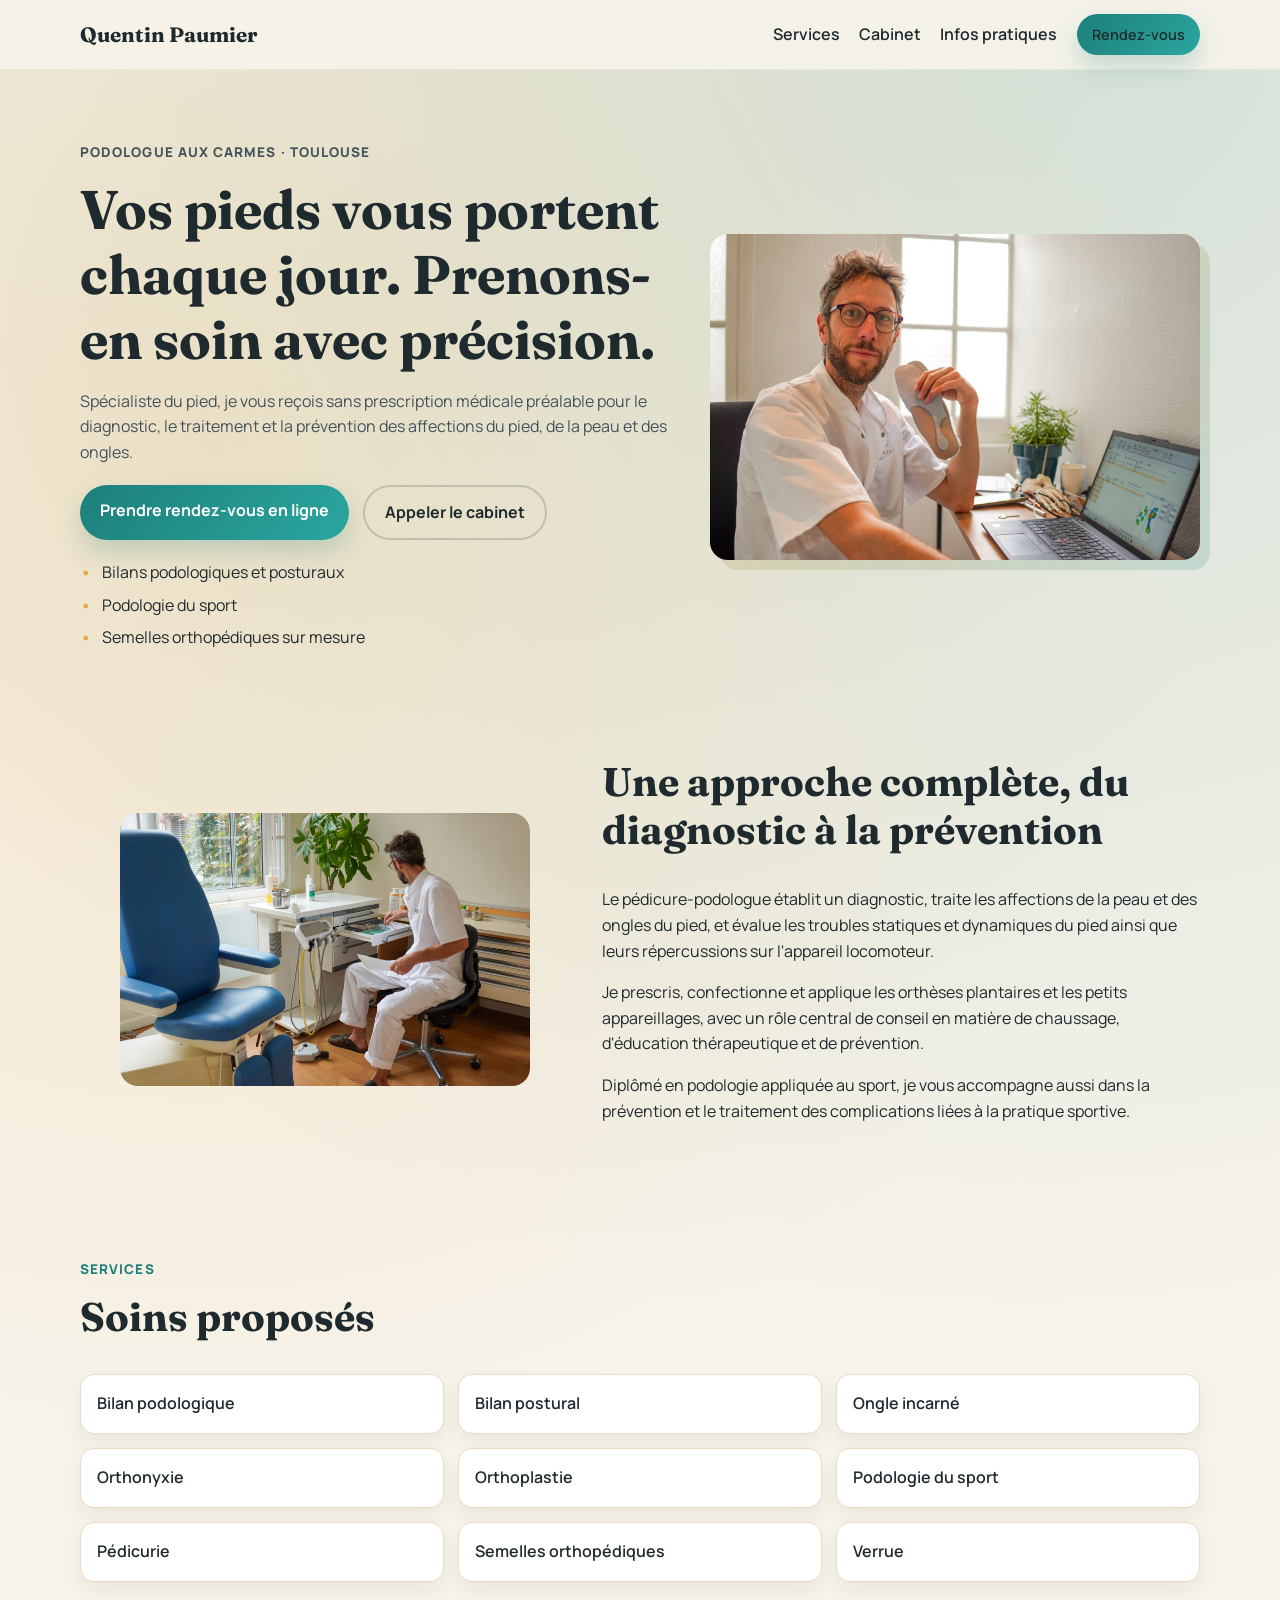
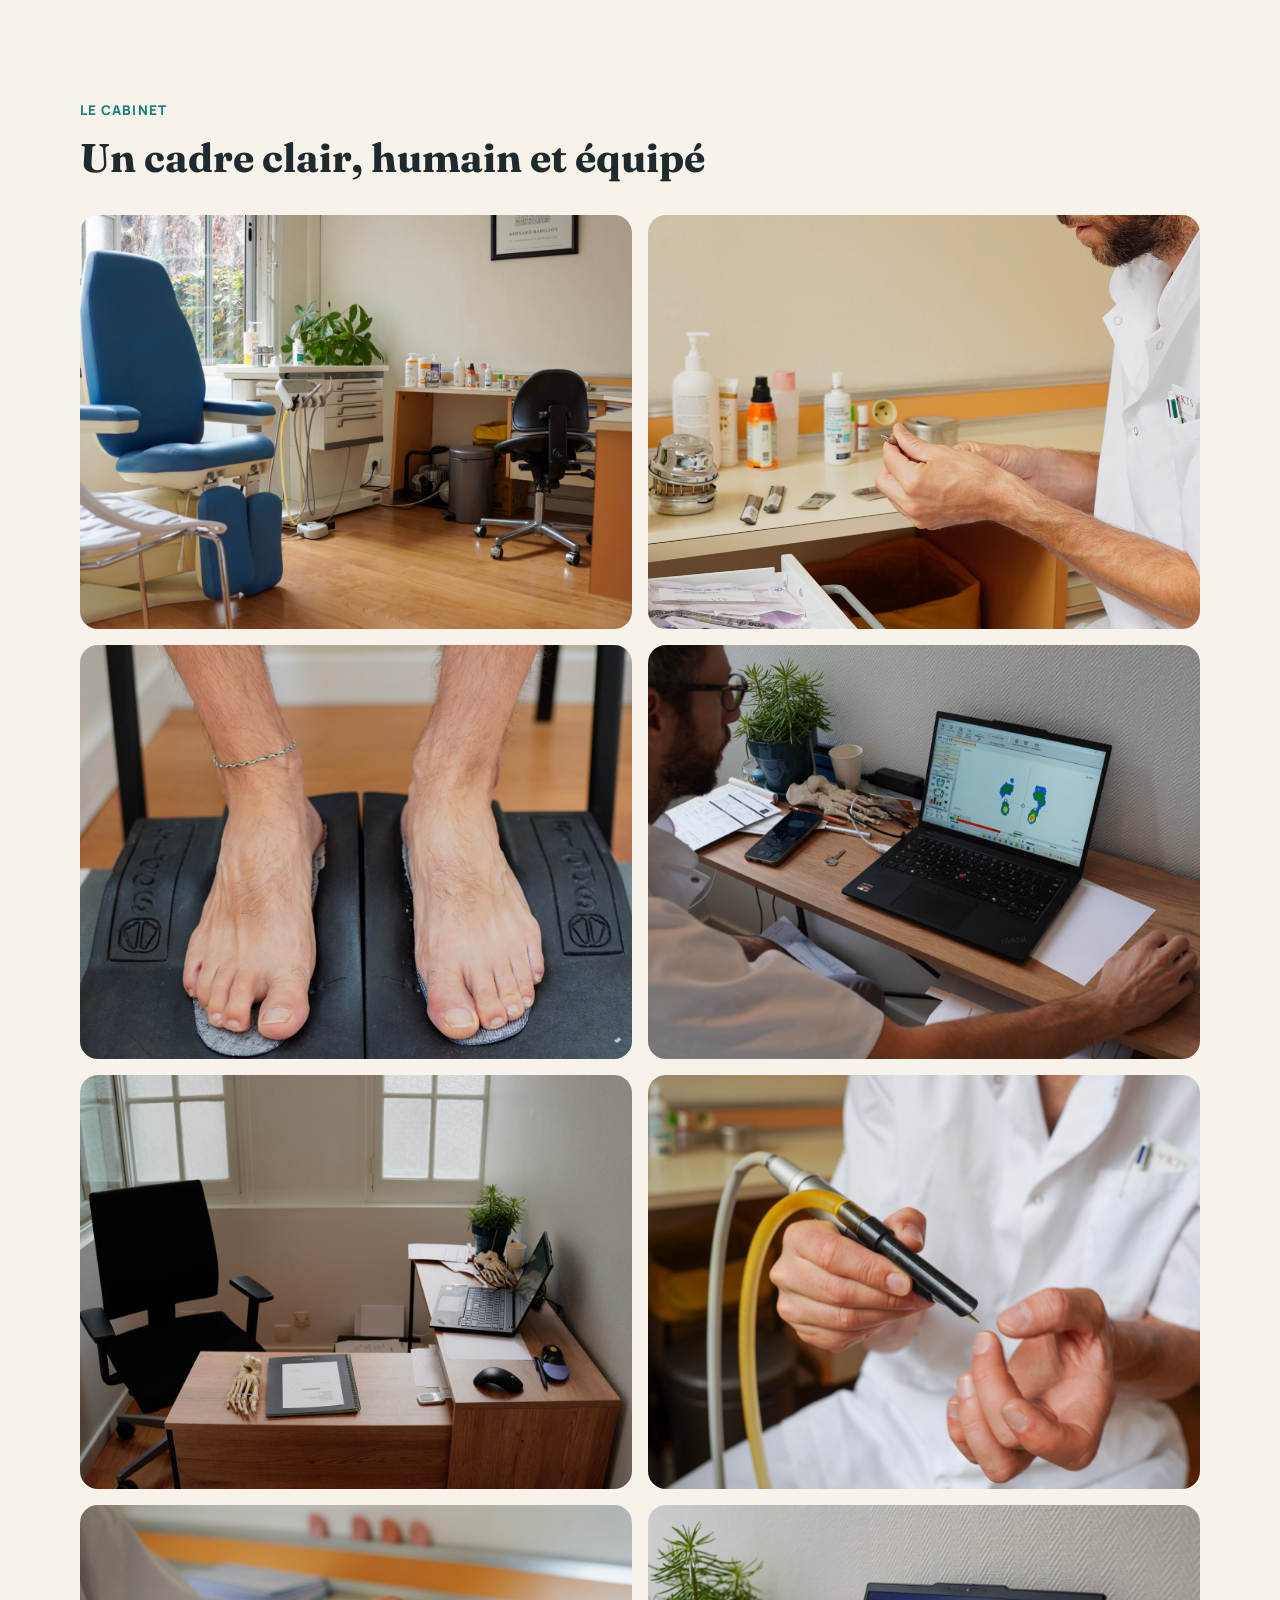
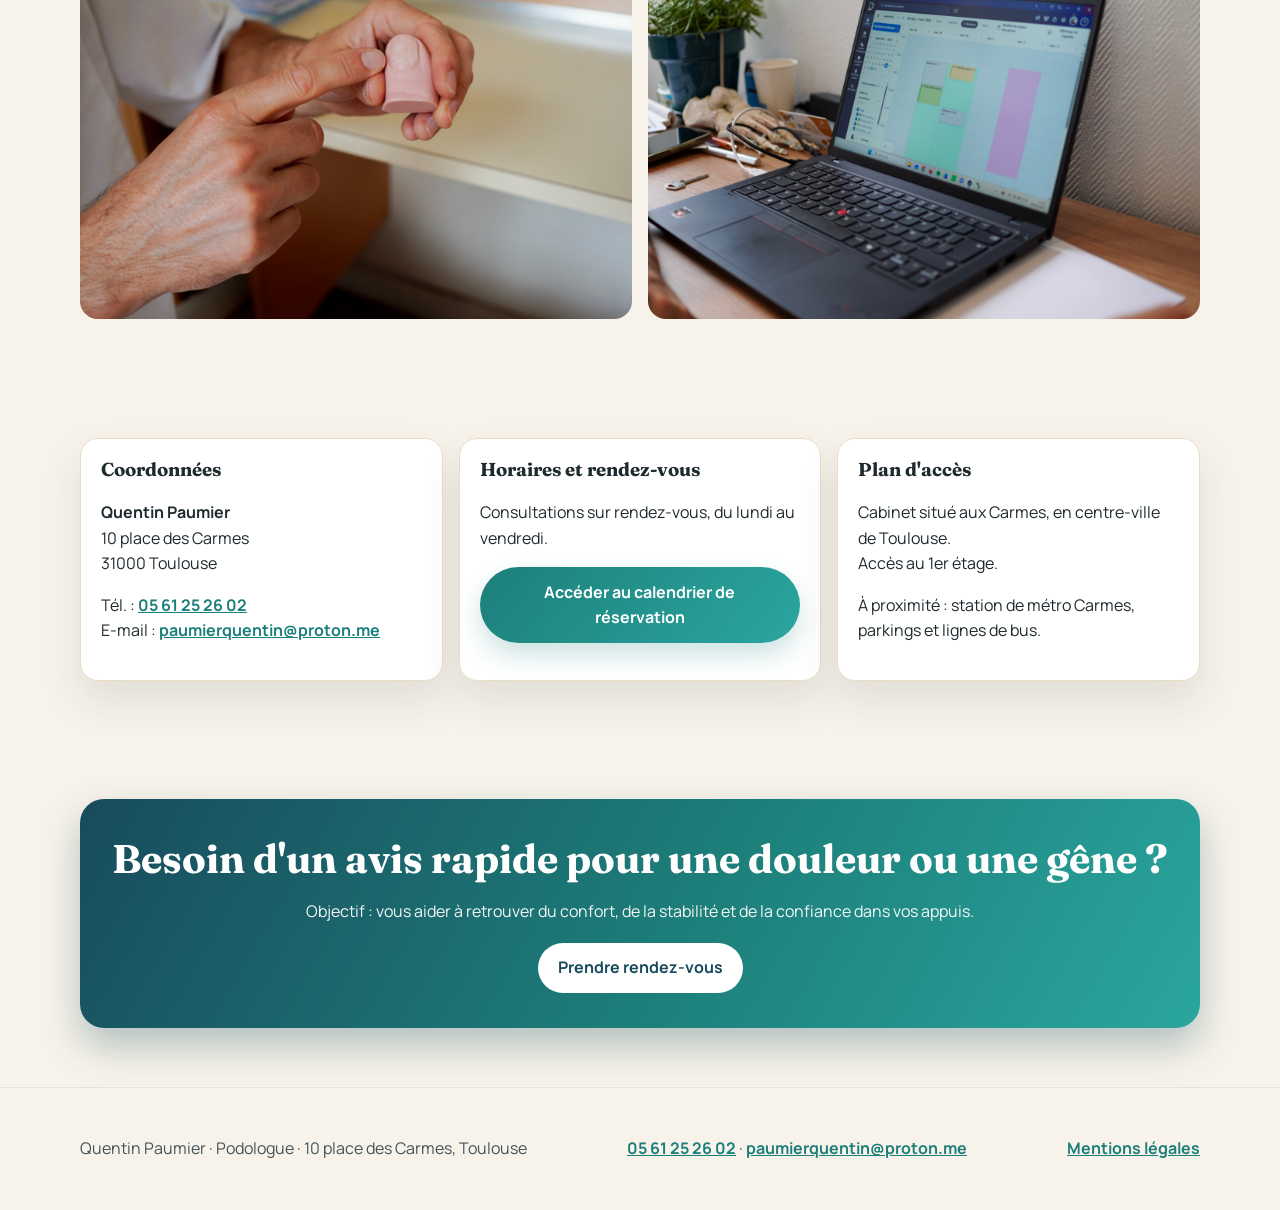
==== commit b2bb7d4e: "Email et numéro de téléphone" ====
--- a/index.html
+++ b/index.html
@@ -36,7 +36,7 @@
           </p>
           <div class="hero-cta">
             <a class="btn" href="https://www.doctolib.fr/pedicure-podologue/toulouse/quentin-paumier" target="_blank" rel="noopener noreferrer">Prendre rendez-vous en ligne</a>
-            <a class="btn btn-ghost" href="tel:+33676231793">Appeler le cabinet</a>
+            <a class="btn btn-ghost" href="tel:+33561252602">Appeler le cabinet</a>
           </div>
           <ul class="hero-points">
             <li>Bilans podologiques et posturaux</li>
@@ -118,8 +118,8 @@
             31000 Toulouse
           </p>
           <p>
-            Tél. : <a href="tel:+33676231793">06 76 23 17 93</a><br />
-            E-mail : <a href="mailto:contact@quentinpaumier.fr">contact@quentinpaumier.fr</a>
+            Tél. : <a href="tel:+33561252602">05 61 25 26 02</a><br />
+            E-mail : <a href="mailto:paumierquentin@proton.me">paumierquentin@proton.me</a>
           </p>
         </article>
 
@@ -156,7 +156,7 @@
   <footer class="site-footer">
     <div class="container footer-wrap">
       <p>Quentin Paumier · Podologue · 10 place des Carmes, Toulouse</p>
-      <p><a href="tel:+33676231793">06 76 23 17 93</a> · <a href="mailto:contact@quentinpaumier.fr">contact@quentinpaumier.fr</a></p>
+      <p><a href="tel:+33676231793">05 61 25 26 02</a> · <a href="mailto:contact@quentinpaumier.fr">paumierquentin@proton.me</a></p>
       <p><a href="mentions-legales.html">Mentions légales</a></p>
     </div>
   </footer>
